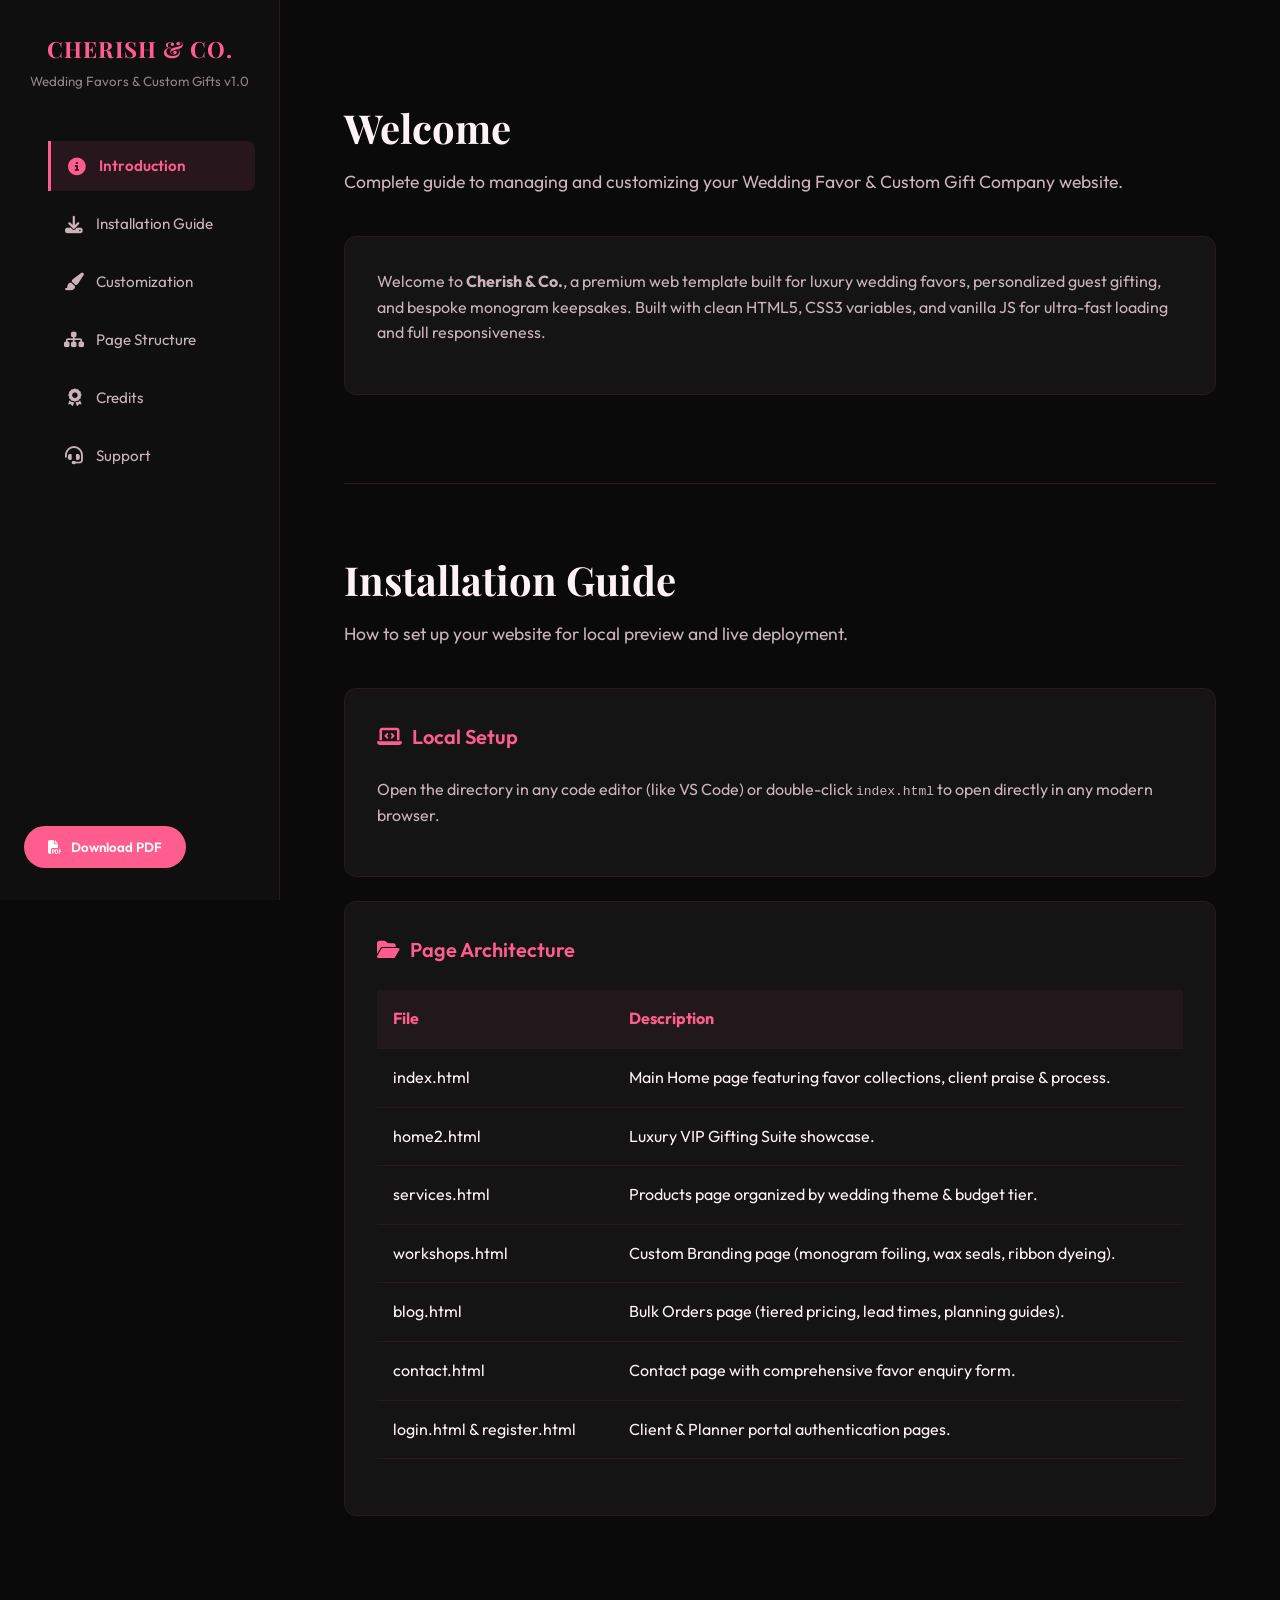
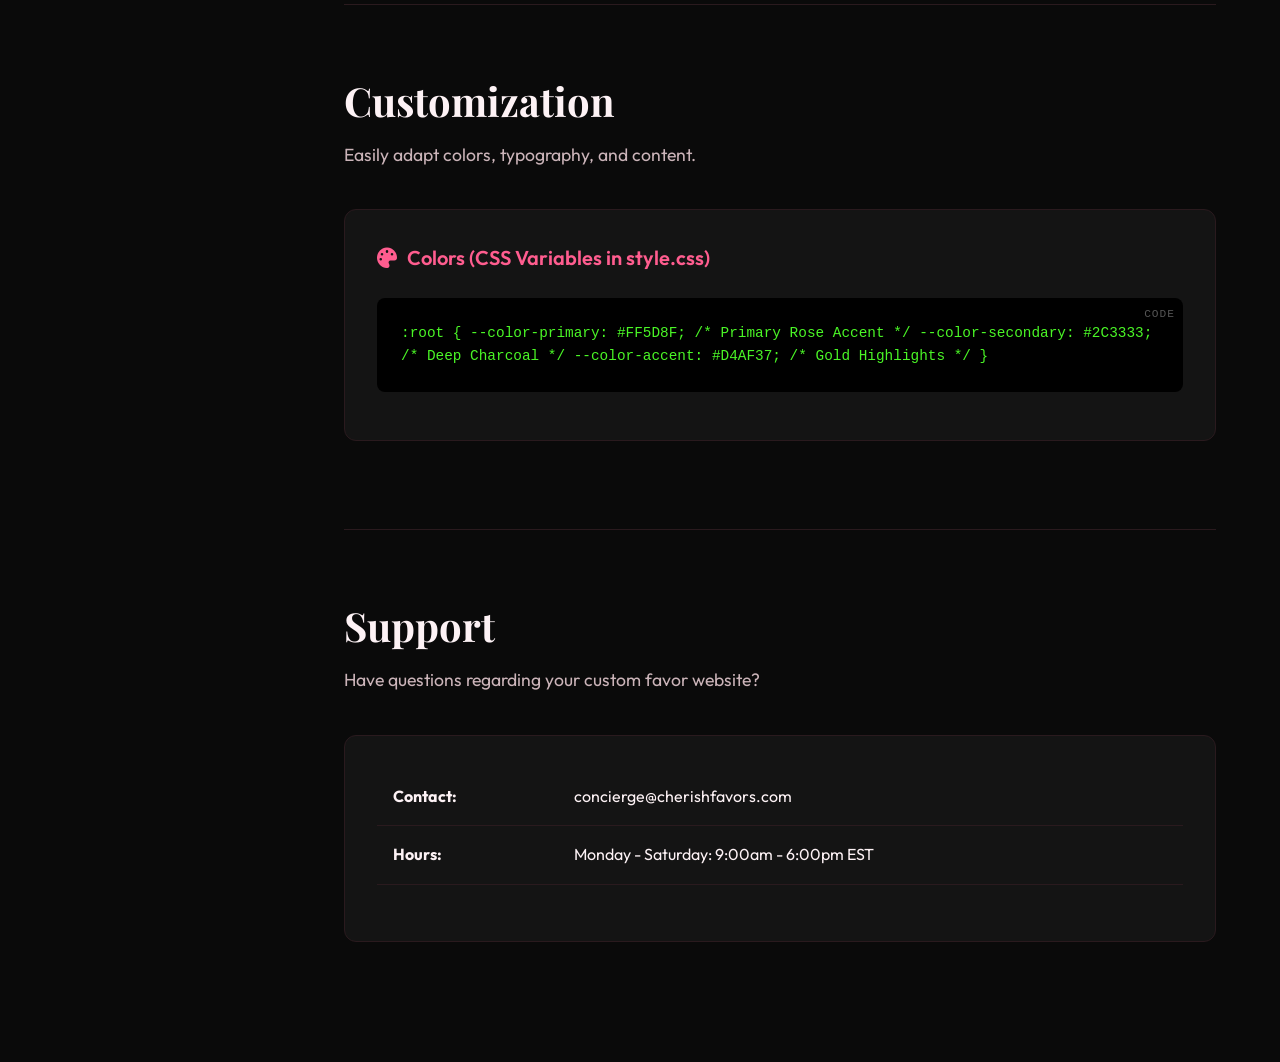
==== documentation/index.html @ 493f503a "Update Wedding Favor & Custom Gift Company with photographic heroes and luxury layout" ====
<!DOCTYPE html>
<html lang="en">
<head>
    <meta charset="UTF-8">
    <meta name="viewport" content="width=device-width, initial-scale=1.0">
    <title>Documentation | Cherish & Co. Wedding Favors</title>
    <!-- Fonts -->
    <link href="https://fonts.googleapis.com/css2?family=Outfit:wght@300;400;500;600;700&family=Playfair+Display:ital,wght@0,400;0,700;1,400&display=swap" rel="stylesheet">
    <!-- Icons -->
    <link rel="stylesheet" href="https://cdnjs.cloudflare.com/ajax/libs/font-awesome/6.4.0/css/all.min.css">
    
    <style>
        :root {
            --color-primary: #FF5D8F;
            --color-secondary: #2C3333;
            --color-accent: #D4AF37;
            --bg-dark: #0A0A0A;
            --bg-card: #141414;
            --bg-sidebar: #0F0F0F;
            --text-main: #FDF2F5;
            --text-muted: #CBB4B9;
            --border: #2A1A1E;
            --sidebar-width: 280px;
            --transition: all 0.3s cubic-bezier(0.4, 0, 0.2, 1);
            --radius: 12px;
            --shadow: 0 10px 30px rgba(0, 0, 0, 0.5);
        }

        * {
            margin: 0;
            padding: 0;
            box-sizing: border-box;
        }

        html {
            scroll-behavior: smooth;
        }

        body {
            font-family: 'Outfit', sans-serif;
            background-color: var(--bg-dark);
            color: var(--text-main);
            line-height: 1.6;
            display: flex;
        }

        .doc-sidebar {
            width: var(--sidebar-width);
            height: 100vh;
            background: var(--bg-sidebar);
            border-right: 1px solid var(--border);
            position: fixed;
            left: 0;
            top: 0;
            padding: 2rem 1.5rem;
            display: flex;
            flex-direction: column;
            z-index: 1000;
        }

        .doc-content {
            flex: 1;
            margin-left: var(--sidebar-width);
            padding: 2rem 4rem;
            max-width: 1200px;
        }
        
        .sidebar-header {
            margin-bottom: 3rem;
            text-align: center;
        }

        .sidebar-header .logo-text {
            font-family: 'Playfair Display', serif;
            font-size: 1.4rem;
            color: var(--color-primary);
            font-weight: 700;
            text-transform: uppercase;
            letter-spacing: 1px;
        }

        .doc-nav {
            list-style: none;
            overflow-y: auto;
            flex: 1;
        }

        .doc-nav li {
            margin-bottom: 0.5rem;
        }

        .doc-nav a {
            color: var(--text-muted);
            text-decoration: none;
            display: block;
            padding: 0.8rem 1rem;
            border-radius: 8px;
            transition: var(--transition);
            font-size: 0.95rem;
            display: flex;
            align-items: center;
            gap: 12px;
        }

        .doc-nav a i {
            width: 20px;
            text-align: center;
            font-size: 1.1rem;
        }

        .doc-nav a:hover, .doc-nav a.active {
            background: rgba(255, 93, 143, 0.1);
            color: var(--color-primary);
        }

        .doc-nav a.active {
            font-weight: 600;
            border-left: 3px solid var(--color-primary);
            border-radius: 0 8px 8px 0;
        }

        .progress-container {
            position: fixed;
            top: 0;
            left: var(--sidebar-width);
            width: calc(100% - var(--sidebar-width));
            height: 4px;
            background: transparent;
            z-index: 1100;
        }

        #progress-bar {
            height: 100%;
            background: linear-gradient(to right, var(--color-primary), var(--color-accent));
            width: 0%;
            transition: width 0.1s;
        }

        section {
            padding: 4rem 0;
            border-bottom: 1px solid var(--border);
        }

        section:last-child {
            border-bottom: none;
        }

        .section-header {
            margin-bottom: 2.5rem;
        }

        .section-header h2 {
            font-family: 'Playfair Display', serif;
            font-size: 2.5rem;
            margin-bottom: 0.5rem;
            color: var(--text-main);
        }

        .section-header p {
            color: var(--text-muted);
            font-size: 1.1rem;
        }

        .card {
            background: var(--bg-card);
            border-radius: var(--radius);
            padding: 2rem;
            border: 1px solid var(--border);
            margin-bottom: 1.5rem;
            transition: var(--transition);
        }

        .card:hover {
            transform: translateY(-5px);
            border-color: var(--color-primary);
        }

        .card-title {
            font-size: 1.25rem;
            font-weight: 600;
            margin-bottom: 1.5rem;
            color: var(--color-primary);
            display: flex;
            align-items: center;
            gap: 10px;
        }

        h3 { margin-bottom: 1rem; color: var(--text-main); }
        p { margin-bottom: 1rem; color: var(--text-muted); }
        ul, ol { margin-left: 1.5rem; margin-bottom: 1.5rem; color: var(--text-muted); }
        li { margin-bottom: 0.5rem; }

        .code-block {
            background: #000;
            padding: 1.5rem;
            border-radius: 8px;
            font-family: 'Courier New', Courier, monospace;
            font-size: 0.9rem;
            color: #4AF626;
            margin: 1rem 0;
            position: relative;
            overflow-x: auto;
        }

        .code-block::after {
            content: 'CODE';
            position: absolute;
            top: 0.5rem;
            right: 0.5rem;
            font-size: 0.7rem;
            color: #555;
            letter-spacing: 1px;
        }

        .doc-table {
            width: 100%;
            border-collapse: collapse;
            margin-bottom: 1.5rem;
        }

        .doc-table th, .doc-table td {
            padding: 1rem;
            text-align: left;
            border-bottom: 1px solid var(--border);
        }

        .doc-table th {
            color: var(--color-primary);
            background: rgba(255, 93, 143, 0.05);
        }

        .btn-pdf {
            background: var(--color-primary);
            color: white;
            border: none;
            padding: 0.8rem 1.5rem;
            border-radius: 50px;
            cursor: pointer;
            font-family: 'Outfit', sans-serif;
            font-weight: 600;
            display: flex;
            align-items: center;
            gap: 10px;
            margin-top: 2rem;
            transition: var(--transition);
            width: fit-content;
        }

        .btn-pdf:hover {
            transform: scale(1.05);
            box-shadow: 0 5px 15px rgba(255, 93, 143, 0.3);
        }

        @media (max-width: 1024px) {
            .doc-content {
                padding: 2rem 2.5rem;
            }
        }

        @media (max-width: 768px) {
            body {
                flex-direction: column;
            }
            .doc-sidebar {
                width: 100%;
                height: auto;
                position: relative;
                padding: 1rem;
            }
            .sidebar-header { margin-bottom: 1rem; }
            .doc-nav {
                display: flex;
                flex-wrap: wrap;
                gap: 0.5rem;
            }
            .doc-nav a { padding: 0.5rem 0.8rem; font-size: 0.85rem; }
            .doc-content {
                margin-left: 0;
                padding: 1.5rem;
            }
            .progress-container {
                left: 0;
                width: 100%;
            }
        }
    </style>
</head>
<body>

    <!-- Scroll Progress Bar -->
    <div class="progress-container">
        <div id="progress-bar"></div>
    </div>

    <!-- Sticky Sidebar Navigation -->
    <aside class="doc-sidebar">
        <div class="sidebar-header">
            <div class="logo-text">Cherish & Co.</div>
            <small style="color: var(--text-muted); opacity: 0.7;">Wedding Favors & Custom Gifts v1.0</small>
        </div>
        
        <ul class="doc-nav">
            <li><a href="#introduction" class="active"><i class="fas fa-info-circle"></i> Introduction</a></li>
            <li><a href="#installation"><i class="fas fa-download"></i> Installation Guide</a></li>
            <li><a href="#customization"><i class="fas fa-paint-brush"></i> Customization</a></li>
            <li><a href="#page-structure"><i class="fas fa-sitemap"></i> Page Structure</a></li>
            <li><a href="#credits"><i class="fas fa-award"></i> Credits</a></li>
            <li><a href="#support"><i class="fas fa-headset"></i> Support</a></li>
        </ul>

        <button class="btn-pdf" onclick="window.print()">
            <i class="fas fa-file-pdf"></i> Download PDF
        </button>
    </aside>

    <!-- Main Content -->
    <main class="doc-content">
        
        <!-- INTRODUCTION SECTION -->
        <section id="introduction">
            <div class="section-header">
                <h2>Welcome</h2>
                <p>Complete guide to managing and customizing your Wedding Favor & Custom Gift Company website.</p>
            </div>
            <div class="card">
                <p>Welcome to <strong>Cherish & Co.</strong>, a premium web template built for luxury wedding favors, personalized guest gifting, and bespoke monogram keepsakes. Built with clean HTML5, CSS3 variables, and vanilla JS for ultra-fast loading and full responsiveness.</p>
            </div>
        </section>

        <!-- INSTALLATION GUIDE -->
        <section id="installation">
            <div class="section-header">
                <h2>Installation Guide</h2>
                <p>How to set up your website for local preview and live deployment.</p>
            </div>

            <div class="card">
                <h3 class="card-title"><i class="fas fa-laptop-code"></i> Local Setup</h3>
                <p>Open the directory in any code editor (like VS Code) or double-click <code>index.html</code> to open directly in any modern browser.</p>
            </div>

            <div class="card">
                <h3 class="card-title"><i class="fas fa-folder-open"></i> Page Architecture</h3>
                <table class="doc-table">
                    <thead>
                        <tr>
                            <th>File</th>
                            <th>Description</th>
                        </tr>
                    </thead>
                    <tbody>
                        <tr><td>index.html</td><td>Main Home page featuring favor collections, client praise & process.</td></tr>
                        <tr><td>home2.html</td><td>Luxury VIP Gifting Suite showcase.</td></tr>
                        <tr><td>services.html</td><td>Products page organized by wedding theme & budget tier.</td></tr>
                        <tr><td>workshops.html</td><td>Custom Branding page (monogram foiling, wax seals, ribbon dyeing).</td></tr>
                        <tr><td>blog.html</td><td>Bulk Orders page (tiered pricing, lead times, planning guides).</td></tr>
                        <tr><td>contact.html</td><td>Contact page with comprehensive favor enquiry form.</td></tr>
                        <tr><td>login.html & register.html</td><td>Client & Planner portal authentication pages.</td></tr>
                    </tbody>
                </table>
            </div>
        </section>

        <!-- CUSTOMIZATION GUIDE -->
        <section id="customization">
            <div class="section-header">
                <h2>Customization</h2>
                <p>Easily adapt colors, typography, and content.</p>
            </div>

            <div class="card">
                <h3 class="card-title"><i class="fas fa-palette"></i> Colors (CSS Variables in style.css)</h3>
                <div class="code-block">
:root {
  --color-primary: #FF5D8F; /* Primary Rose Accent */
  --color-secondary: #2C3333; /* Deep Charcoal */
  --color-accent: #D4AF37;   /* Gold Highlights */
}
                </div>
            </div>
        </section>

        <!-- SUPPORT SECTION -->
        <section id="support">
            <div class="section-header">
                <h2>Support</h2>
                <p>Have questions regarding your custom favor website?</p>
            </div>
            <div class="card">
                <table class="doc-table">
                    <tr>
                        <td><strong>Contact:</strong></td>
                        <td>concierge@cherishfavors.com</td>
                    </tr>
                    <tr>
                        <td><strong>Hours:</strong></td>
                        <td>Monday - Saturday: 9:00am - 6:00pm EST</td>
                    </tr>
                </table>
            </div>
        </section>

    </main>

    <script>
        window.onscroll = function() {
            const winScroll = document.body.scrollTop || document.documentElement.scrollTop;
            const height = document.documentElement.scrollHeight - document.documentElement.clientHeight;
            const scrolled = (winScroll / height) * 100;
            document.getElementById("progress-bar").style.width = scrolled + "%";
        };
    </script>
</body>
</html>
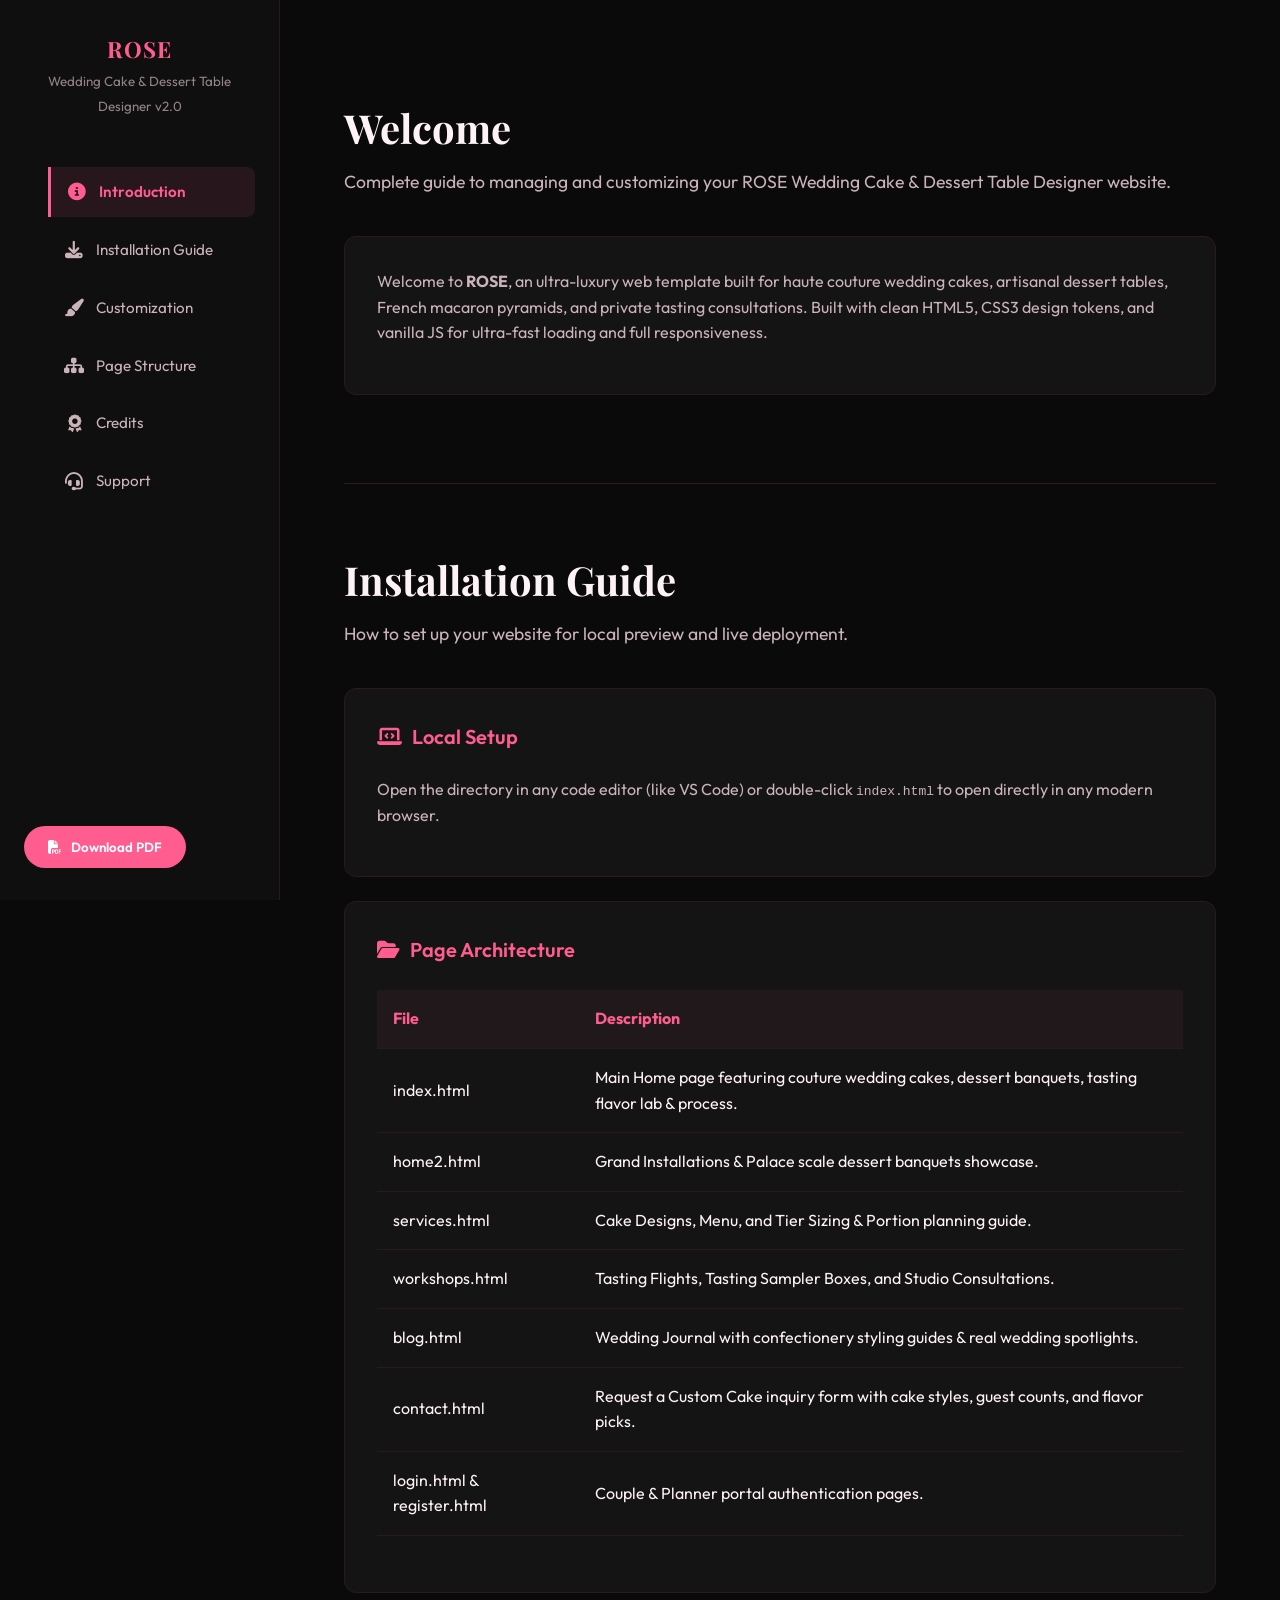
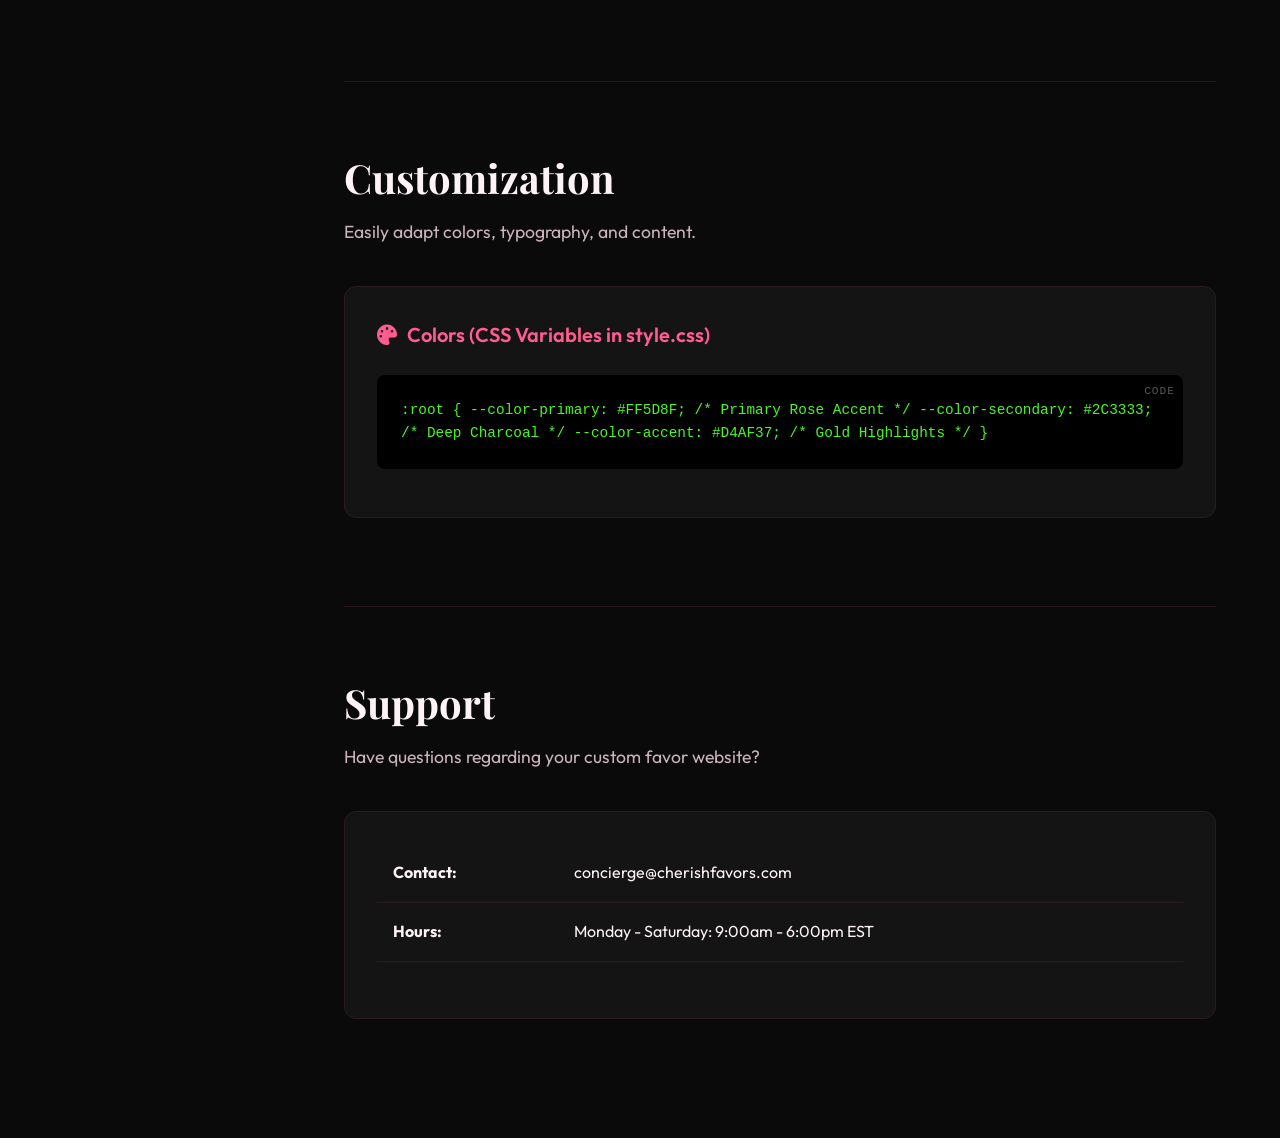
==== commit 33b1d767: "Update brand name to 4-letter name ROSE across all pages, titles, headers, footers, and documentatio" ====
--- a/documentation/index.html
+++ b/documentation/index.html
@@ -3,7 +3,7 @@
 <head>
     <meta charset="UTF-8">
     <meta name="viewport" content="width=device-width, initial-scale=1.0">
-    <title>Documentation | Cherish & Co. Wedding Favors</title>
+    <title>Documentation | ROSE Wedding Cake & Dessert Table Designer</title>
     <!-- Fonts -->
     <link href="https://fonts.googleapis.com/css2?family=Outfit:wght@300;400;500;600;700&family=Playfair+Display:ital,wght@0,400;0,700;1,400&display=swap" rel="stylesheet">
     <!-- Icons -->
@@ -295,8 +295,8 @@
     <!-- Sticky Sidebar Navigation -->
     <aside class="doc-sidebar">
         <div class="sidebar-header">
-            <div class="logo-text">Cherish & Co.</div>
-            <small style="color: var(--text-muted); opacity: 0.7;">Wedding Favors & Custom Gifts v1.0</small>
+            <div class="logo-text">ROSE</div>
+            <small style="color: var(--text-muted); opacity: 0.7;">Wedding Cake & Dessert Table Designer v2.0</small>
         </div>
         
         <ul class="doc-nav">
@@ -320,10 +320,10 @@
         <section id="introduction">
             <div class="section-header">
                 <h2>Welcome</h2>
-                <p>Complete guide to managing and customizing your Wedding Favor & Custom Gift Company website.</p>
+                <p>Complete guide to managing and customizing your ROSE Wedding Cake & Dessert Table Designer website.</p>
             </div>
             <div class="card">
-                <p>Welcome to <strong>Cherish & Co.</strong>, a premium web template built for luxury wedding favors, personalized guest gifting, and bespoke monogram keepsakes. Built with clean HTML5, CSS3 variables, and vanilla JS for ultra-fast loading and full responsiveness.</p>
+                <p>Welcome to <strong>ROSE</strong>, an ultra-luxury web template built for haute couture wedding cakes, artisanal dessert tables, French macaron pyramids, and private tasting consultations. Built with clean HTML5, CSS3 design tokens, and vanilla JS for ultra-fast loading and full responsiveness.</p>
             </div>
         </section>
 
@@ -349,13 +349,13 @@
                         </tr>
                     </thead>
                     <tbody>
-                        <tr><td>index.html</td><td>Main Home page featuring favor collections, client praise & process.</td></tr>
-                        <tr><td>home2.html</td><td>Luxury VIP Gifting Suite showcase.</td></tr>
-                        <tr><td>services.html</td><td>Products page organized by wedding theme & budget tier.</td></tr>
-                        <tr><td>workshops.html</td><td>Custom Branding page (monogram foiling, wax seals, ribbon dyeing).</td></tr>
-                        <tr><td>blog.html</td><td>Bulk Orders page (tiered pricing, lead times, planning guides).</td></tr>
-                        <tr><td>contact.html</td><td>Contact page with comprehensive favor enquiry form.</td></tr>
-                        <tr><td>login.html & register.html</td><td>Client & Planner portal authentication pages.</td></tr>
+                        <tr><td>index.html</td><td>Main Home page featuring couture wedding cakes, dessert banquets, tasting flavor lab & process.</td></tr>
+                        <tr><td>home2.html</td><td>Grand Installations & Palace scale dessert banquets showcase.</td></tr>
+                        <tr><td>services.html</td><td>Cake Designs, Menu, and Tier Sizing & Portion planning guide.</td></tr>
+                        <tr><td>workshops.html</td><td>Tasting Flights, Tasting Sampler Boxes, and Studio Consultations.</td></tr>
+                        <tr><td>blog.html</td><td>Wedding Journal with confectionery styling guides & real wedding spotlights.</td></tr>
+                        <tr><td>contact.html</td><td>Request a Custom Cake inquiry form with cake styles, guest counts, and flavor picks.</td></tr>
+                        <tr><td>login.html & register.html</td><td>Couple & Planner portal authentication pages.</td></tr>
                     </tbody>
                 </table>
             </div>
